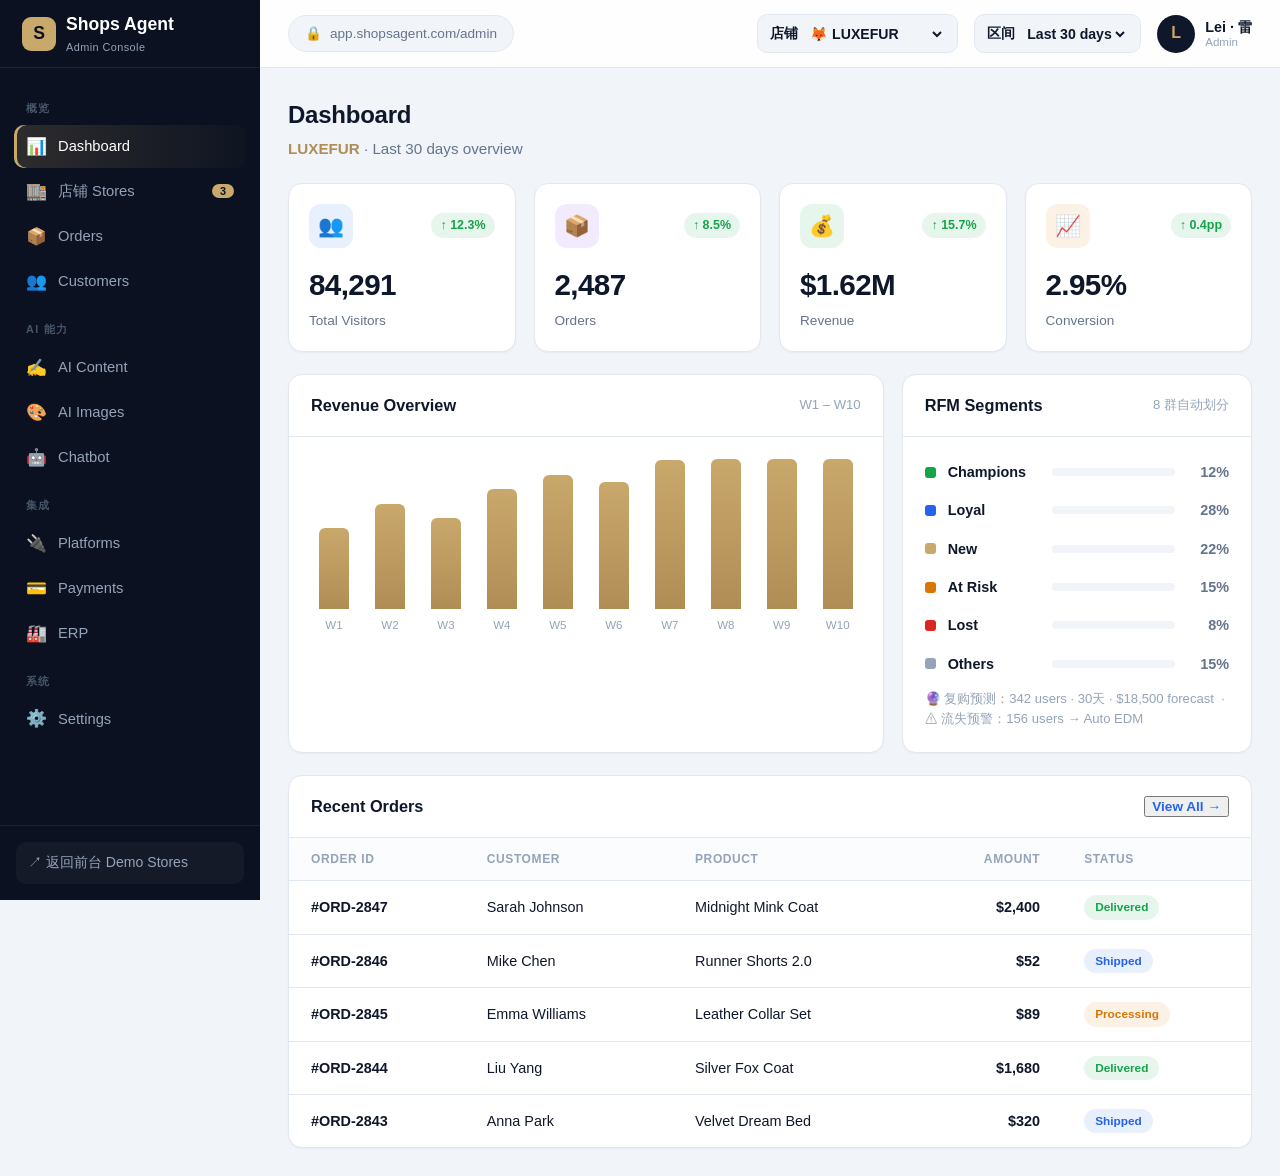
==== admin/index.html @ 84f689a1 "feat: 新增 TailAdmin 风格后台，落地页挂到店铺前端预览 - admin/ 单页后台：Dashboard/店铺/订单/客户/AI内容/AI修图/Chatbot/平台/支付/ERP/设置 " ====
<!DOCTYPE html>
<html lang="zh-CN">
<head>
  <meta charset="UTF-8">
  <meta name="viewport" content="width=device-width, initial-scale=1.0">
  <title>Shops Agent · Admin Dashboard</title>
  <meta name="description" content="Shops Agent 后台 —— 订单管理、用户分析、AI 内容、修图工具、Chatbot、平台/支付/ERP 对接，一个后台管全部。">
  <link rel="stylesheet" href="assets/css/admin.css">
</head>
<body>
  <div class="layout">
    <!-- ===================== Sidebar ===================== -->
    <aside class="sidebar" id="sidebar">
      <div class="sidebar-brand">
        <span class="logo-icon">S</span>
        <span>Shops Agent<small>Admin Console</small></span>
      </div>
      <nav class="sidebar-nav" id="sidebarNav">
        <p class="nav-group-label">概览</p>
        <button class="nav-item is-active" data-target="dashboard"><span class="nav-ico">📊</span> Dashboard</button>
        <button class="nav-item" data-target="stores"><span class="nav-ico">🏬</span> 店铺 Stores <span class="nav-badge">3</span></button>
        <button class="nav-item" data-target="orders"><span class="nav-ico">📦</span> Orders</button>
        <button class="nav-item" data-target="customers"><span class="nav-ico">👥</span> Customers</button>

        <p class="nav-group-label">AI 能力</p>
        <button class="nav-item" data-target="ai-content"><span class="nav-ico">✍️</span> AI Content</button>
        <button class="nav-item" data-target="ai-images"><span class="nav-ico">🎨</span> AI Images</button>
        <button class="nav-item" data-target="chatbot"><span class="nav-ico">🤖</span> Chatbot</button>

        <p class="nav-group-label">集成</p>
        <button class="nav-item" data-target="platforms"><span class="nav-ico">🔌</span> Platforms</button>
        <button class="nav-item" data-target="payments"><span class="nav-ico">💳</span> Payments</button>
        <button class="nav-item" data-target="erp"><span class="nav-ico">🏭</span> ERP</button>

        <p class="nav-group-label">系统</p>
        <button class="nav-item" data-target="settings"><span class="nav-ico">⚙️</span> Settings</button>
      </nav>
      <div class="sidebar-foot">
        <a href="/stores">↗ 返回前台 Demo Stores</a>
      </div>
    </aside>
    <div class="sidebar-backdrop" id="sidebarBackdrop"></div>

    <!-- ===================== Main ===================== -->
    <div class="main">
      <header class="topbar">
        <button class="menu-btn" id="menuBtn" aria-label="菜单"><span></span><span></span><span></span></button>
        <span class="topbar-url"><span class="lock">🔒</span> app.shopsagent.com/admin</span>
        <span class="topbar-spacer"></span>
        <div class="store-switcher">
          <span class="lbl">店铺</span>
          <select id="storeSelect" aria-label="切换店铺">
            <option value="fur" selected>🦊 LUXEFUR</option>
            <option value="pet">🐾 PAWMAISON</option>
            <option value="sport">🏃 CUPID SPORT</option>
          </select>
        </div>
        <div class="range-switcher">
          <span class="lbl">区间</span>
          <select aria-label="时间区间">
            <option>Last 30 days</option>
            <option>Last 7 days</option>
            <option>Last 90 days</option>
          </select>
        </div>
        <div class="topbar-user">
          <span class="avatar">L</span>
          <span class="who"><strong>Lei · 雷</strong><small>Admin</small></span>
        </div>
      </header>

      <main class="content">

        <!-- ============ Dashboard ============ -->
        <section class="page is-active" id="page-dashboard">
          <div class="page-head">
            <h1>Dashboard</h1>
            <p><span class="ctx" id="ctxStore">LUXEFUR</span> · Last 30 days overview</p>
          </div>

          <div class="kpi-grid">
            <div class="kpi">
              <div class="kpi-top"><span class="kpi-ico i-blue">👥</span><span class="kpi-delta up">↑ 12.3%</span></div>
              <div class="kpi-value" data-kpi="visitors">84,291</div>
              <div class="kpi-label">Total Visitors</div>
            </div>
            <div class="kpi">
              <div class="kpi-top"><span class="kpi-ico i-violet">📦</span><span class="kpi-delta up">↑ 8.5%</span></div>
              <div class="kpi-value" data-kpi="orders">2,487</div>
              <div class="kpi-label">Orders</div>
            </div>
            <div class="kpi">
              <div class="kpi-top"><span class="kpi-ico i-green">💰</span><span class="kpi-delta up">↑ 15.7%</span></div>
              <div class="kpi-value" data-kpi="revenue">$1.62M</div>
              <div class="kpi-label">Revenue</div>
            </div>
            <div class="kpi">
              <div class="kpi-top"><span class="kpi-ico i-amber">📈</span><span class="kpi-delta up">↑ 0.4pp</span></div>
              <div class="kpi-value" data-kpi="cvr">2.95%</div>
              <div class="kpi-label">Conversion</div>
            </div>
          </div>

          <div class="grid-2">
            <div class="card">
              <div class="card-head"><h3>Revenue Overview</h3><span class="sub">W1 – W10</span></div>
              <div class="chart" id="revChart"></div>
            </div>
            <div class="card">
              <div class="card-head"><h3>RFM Segments</h3><span class="sub">8 群自动划分</span></div>
              <div class="rfm-list">
                <div class="rfm-row"><span class="rfm-dot" style="background:#16a34a"></span><span class="rfm-name">Champions</span><span class="rfm-track"><span class="rfm-fill" style="width:12%;background:#16a34a"></span></span><span class="rfm-pct">12%</span></div>
                <div class="rfm-row"><span class="rfm-dot" style="background:#2563eb"></span><span class="rfm-name">Loyal</span><span class="rfm-track"><span class="rfm-fill" style="width:28%;background:#2563eb"></span></span><span class="rfm-pct">28%</span></div>
                <div class="rfm-row"><span class="rfm-dot" style="background:#c9a86c"></span><span class="rfm-name">New</span><span class="rfm-track"><span class="rfm-fill" style="width:22%;background:#c9a86c"></span></span><span class="rfm-pct">22%</span></div>
                <div class="rfm-row"><span class="rfm-dot" style="background:#d97706"></span><span class="rfm-name">At Risk</span><span class="rfm-track"><span class="rfm-fill" style="width:15%;background:#d97706"></span></span><span class="rfm-pct">15%</span></div>
                <div class="rfm-row"><span class="rfm-dot" style="background:#dc2626"></span><span class="rfm-name">Lost</span><span class="rfm-track"><span class="rfm-fill" style="width:8%;background:#dc2626"></span></span><span class="rfm-pct">8%</span></div>
                <div class="rfm-row"><span class="rfm-dot" style="background:#94a3b8"></span><span class="rfm-name">Others</span><span class="rfm-track"><span class="rfm-fill" style="width:15%;background:#94a3b8"></span></span><span class="rfm-pct">15%</span></div>
                <p class="note">🔮 复购预测：342 users · 30天 · $18,500 forecast &nbsp;·&nbsp; ⚠ 流失预警：156 users → Auto EDM</p>
              </div>
            </div>
          </div>

          <div class="card">
            <div class="card-head"><h3>Recent Orders</h3><button class="link" data-target="orders">View All →</button></div>
            <div class="table-wrap">
              <table class="tbl">
                <thead><tr><th>Order ID</th><th>Customer</th><th>Product</th><th class="right">Amount</th><th>Status</th></tr></thead>
                <tbody>
                  <tr><td class="mono">#ORD-2847</td><td>Sarah Johnson</td><td>Midnight Mink Coat</td><td class="right mono">$2,400</td><td><span class="tag delivered">Delivered</span></td></tr>
                  <tr><td class="mono">#ORD-2846</td><td>Mike Chen</td><td>Runner Shorts 2.0</td><td class="right mono">$52</td><td><span class="tag shipped">Shipped</span></td></tr>
                  <tr><td class="mono">#ORD-2845</td><td>Emma Williams</td><td>Leather Collar Set</td><td class="right mono">$89</td><td><span class="tag processing">Processing</span></td></tr>
                  <tr><td class="mono">#ORD-2844</td><td>Liu Yang</td><td>Silver Fox Coat</td><td class="right mono">$1,680</td><td><span class="tag delivered">Delivered</span></td></tr>
                  <tr><td class="mono">#ORD-2843</td><td>Anna Park</td><td>Velvet Dream Bed</td><td class="right mono">$320</td><td><span class="tag shipped">Shipped</span></td></tr>
                </tbody>
              </table>
            </div>
          </div>
        </section>

        <!-- ============ Stores · 前端预览中心 ============ -->
        <section class="page" id="page-stores">
          <div class="page-head">
            <h1>店铺 Stores</h1>
            <p>一套 Shops Agent，三个垂直品类。点击「前端预览」查看店铺落地页。</p>
          </div>
          <div class="store-grid">
            <article class="store-tile">
              <div class="store-preview pv-fur">
                <span class="store-state live">● 已上线</span>
                <span class="pv-emoji">🦊</span>
                <span class="pv-brand">LUXEFUR</span>
              </div>
              <div class="store-body">
                <h3>高端皮草</h3>
                <p class="meta">海宁皮革城 · 一件代发 · 客单价 $600–2,000 · DHL 3–5 天 · 覆盖 US/EU/JP/中东。Shopify 首选 · 皮草保养知识库 Chatbot · AI 场景替换（雪天）。</p>
                <div class="store-actions">
                  <a class="btn btn-primary" href="/fur-expo" target="_blank" rel="noopener">↗ 前端预览</a>
                  <button class="btn btn-ghost" data-store-jump="fur">查看数据</button>
                </div>
              </div>
            </article>

            <article class="store-tile">
              <div class="store-preview pv-pet">
                <span class="store-state soon">即将上线</span>
                <span class="pv-emoji">🐾</span>
                <span class="pv-brand">PAWMAISON</span>
              </div>
              <div class="store-body">
                <h3>高端宠物用品</h3>
                <p class="meta">义乌宠物产业带 · OEM · 客单价 $45–320 · UPS 5–8 天 · 覆盖 US/EU/JP。Shopify + BigCommerce · 宠物品种适配 Chatbot · AI 场景替换（家居）。</p>
                <div class="store-actions">
                  <span class="btn btn-disabled">落地页生成中…</span>
                  <button class="btn btn-ghost" data-store-jump="pet">查看数据</button>
                </div>
              </div>
            </article>

            <article class="store-tile">
              <div class="store-preview pv-sport">
                <span class="store-state soon">即将上线</span>
                <span class="pv-emoji">🏃</span>
                <span class="pv-brand">CUPID SPORT</span>
              </div>
              <div class="store-body">
                <h3>男士运动短裤</h3>
                <p class="meta">柯桥面料产业带 · OEM · 客单价 $38–52 · USPS 5–8 天 · 覆盖 US/AU/UK/SEA。Shopify + Amazon + Temu · 运动场景推荐 Chatbot · AI 场景替换（健身房）。</p>
                <div class="store-actions">
                  <span class="btn btn-disabled">落地页生成中…</span>
                  <button class="btn btn-ghost" data-store-jump="sport">查看数据</button>
                </div>
              </div>
            </article>
          </div>
        </section>

        <!-- ============ Orders ============ -->
        <section class="page" id="page-orders">
          <div class="page-head"><h1>Orders</h1><p>订单自动同步 ERP，库存实时更新。</p></div>
          <div class="kpi-grid">
            <div class="kpi"><div class="kpi-top"><span class="kpi-ico i-violet">📦</span></div><div class="kpi-value">2,487</div><div class="kpi-label">30 天订单</div></div>
            <div class="kpi"><div class="kpi-top"><span class="kpi-ico i-amber">⏳</span></div><div class="kpi-value">38</div><div class="kpi-label">待处理</div></div>
            <div class="kpi"><div class="kpi-top"><span class="kpi-ico i-blue">🚚</span></div><div class="kpi-value">214</div><div class="kpi-label">运输中</div></div>
            <div class="kpi"><div class="kpi-top"><span class="kpi-ico i-green">✅</span></div><div class="kpi-value">2,221</div><div class="kpi-label">已签收</div></div>
          </div>
          <div class="card">
            <div class="card-head"><h3>全部订单</h3><span class="sub">同步自 店小秘 ERP</span></div>
            <div class="table-wrap">
              <table class="tbl">
                <thead><tr><th>Order ID</th><th>Customer</th><th>Product</th><th>Platform</th><th class="right">Amount</th><th>Status</th></tr></thead>
                <tbody>
                  <tr><td class="mono">#ORD-2847</td><td>Sarah Johnson</td><td>Midnight Mink Coat</td><td>Shopify</td><td class="right mono">$2,400</td><td><span class="tag delivered">Delivered</span></td></tr>
                  <tr><td class="mono">#ORD-2846</td><td>Mike Chen</td><td>Runner Shorts 2.0</td><td>Amazon</td><td class="right mono">$52</td><td><span class="tag shipped">Shipped</span></td></tr>
                  <tr><td class="mono">#ORD-2845</td><td>Emma Williams</td><td>Leather Collar Set</td><td>BigCommerce</td><td class="right mono">$89</td><td><span class="tag processing">Processing</span></td></tr>
                  <tr><td class="mono">#ORD-2844</td><td>Liu Yang</td><td>Silver Fox Coat</td><td>Shopify</td><td class="right mono">$1,680</td><td><span class="tag delivered">Delivered</span></td></tr>
                  <tr><td class="mono">#ORD-2843</td><td>Anna Park</td><td>Velvet Dream Bed</td><td>Shopify</td><td class="right mono">$320</td><td><span class="tag shipped">Shipped</span></td></tr>
                  <tr><td class="mono">#ORD-2842</td><td>Tom Becker</td><td>Compression Short</td><td>Temu</td><td class="right mono">$38</td><td><span class="tag refunded">Refunded</span></td></tr>
                  <tr><td class="mono">#ORD-2841</td><td>Yuki Tanaka</td><td>Shearling Jacket</td><td>Shopify</td><td class="right mono">$890</td><td><span class="tag processing">Processing</span></td></tr>
                </tbody>
              </table>
            </div>
          </div>
        </section>

        <!-- ============ Customers ============ -->
        <section class="page" id="page-customers">
          <div class="page-head"><h1>Customers</h1><p>3KB SDK 自动采集 → RFM 分层 · 复购预测 · 流失预警 · NL 圈人选包。</p></div>
          <div class="grid-4">
            <div class="kpi"><div class="kpi-top"><span class="kpi-ico i-blue">👥</span></div><div class="kpi-value">61,402</div><div class="kpi-label">总客户</div></div>
            <div class="kpi"><div class="kpi-top"><span class="kpi-ico i-green">🏆</span></div><div class="kpi-value">12%</div><div class="kpi-label">Champions</div></div>
            <div class="kpi"><div class="kpi-top"><span class="kpi-ico i-violet">🔮</span></div><div class="kpi-value">342</div><div class="kpi-label">30天复购预测</div></div>
            <div class="kpi"><div class="kpi-top"><span class="kpi-ico i-amber">⚠️</span></div><div class="kpi-value">156</div><div class="kpi-label">流失预警</div></div>
          </div>
          <div class="card card-pad" style="margin-bottom:18px">
            <h3 style="margin-bottom:6px">🎯 NL 圈人选包</h3>
            <p class="note" style="margin-top:0">自然语言圈选受众，一键导出到 Meta / Google 广告。</p>
            <div style="display:flex;gap:10px;margin-top:14px;flex-wrap:wrap">
              <input style="flex:1;min-width:240px;padding:11px 14px;border:1px solid var(--color-border);border-radius:10px;font:inherit" value="过去30天买过2次以上，但最近7天没访问的用户" readonly>
              <button class="btn btn-primary">圈选 → 1,203 users</button>
            </div>
          </div>
          <div class="card">
            <div class="card-head"><h3>客户列表</h3><span class="sub">按 RFM 分层</span></div>
            <div class="table-wrap">
              <table class="tbl">
                <thead><tr><th>客户</th><th>分层</th><th class="right">订单数</th><th class="right">LTV</th><th class="right">复购概率</th></tr></thead>
                <tbody>
                  <tr><td>Sarah Johnson</td><td><span class="tag delivered">Champions</span></td><td class="right mono">9</td><td class="right mono">$7,420</td><td class="right mono">88%</td></tr>
                  <tr><td>Yuki Tanaka</td><td><span class="tag shipped">Loyal</span></td><td class="right mono">5</td><td class="right mono">$3,120</td><td class="right mono">71%</td></tr>
                  <tr><td>Anna Park</td><td><span class="tag neutral">New</span></td><td class="right mono">1</td><td class="right mono">$320</td><td class="right mono">34%</td></tr>
                  <tr><td>Tom Becker</td><td><span class="tag processing">At Risk</span></td><td class="right mono">3</td><td class="right mono">$520</td><td class="right mono">22%</td></tr>
                  <tr><td>David Müller</td><td><span class="tag refunded">Lost</span></td><td class="right mono">2</td><td class="right mono">$410</td><td class="right mono">7%</td></tr>
                </tbody>
              </table>
            </div>
          </div>
        </section>

        <!-- ============ AI Content ============ -->
        <section class="page" id="page-ai-content">
          <div class="page-head"><h1>AI Content</h1><p>产品描述、SEO 博文、社媒文案、EDM 邮件全由 AI 生成 · 支持 8 国语言 · DeepSeek API。</p></div>
          <div class="grid-2-even">
            <div class="feature"><div class="f-ico">📝</div><div><h4>产品描述</h4><p>输入品类 + 材质 → SEO 优化英文描述（8 国语言），结果优先 · 技术作证据。</p></div></div>
            <div class="feature"><div class="f-ico">📰</div><div><h4>SEO 博文</h4><p>输入关键词 → 1500 字博文（冬季穿搭 / 宠物养护 / 运动穿搭）。</p></div></div>
            <div class="feature"><div class="f-ico">📱</div><div><h4>社媒文案</h4><p>Instagram / TikTok / Pinterest 文案 + Hashtag 推荐。</p></div></div>
            <div class="feature"><div class="f-ico">📧</div><div><h4>EDM 邮件</h4><p>弃购挽回 / 新品推荐 / 节日促销 / 生日关怀模板。</p></div></div>
          </div>
          <div class="card card-pad">
            <h3 style="margin-bottom:10px">✍️ 生成产品描述</h3>
            <div class="grid-3" style="margin-bottom:14px">
              <input style="padding:11px 14px;border:1px solid var(--color-border);border-radius:10px;font:inherit" value="品类：Mink Fur Coat" readonly>
              <input style="padding:11px 14px;border:1px solid var(--color-border);border-radius:10px;font:inherit" value="材质：Saga Mink" readonly>
              <select style="padding:11px 14px;border:1px solid var(--color-border);border-radius:10px;font:inherit"><option>English</option><option>日本語</option><option>Deutsch</option></select>
            </div>
            <button class="btn btn-primary">⚡ 一键生成</button>
            <p class="note">成本极低（DeepSeek API）· $5–15/月</p>
          </div>
        </section>

        <!-- ============ AI Images ============ -->
        <section class="page" id="page-ai-images">
          <div class="page-head"><h1>AI Images</h1><p>上传手机拍的照片 → AI 去背景、增强画质、生成场景图和视频 · 比人工摄影省 90%。</p></div>
          <div class="grid-4">
            <div class="feature"><div class="f-ico">🖼</div><div><h4>背景去除</h4><p>一键去背景 → 替换场景（雪天 / 咖啡厅 / 健身房）。</p></div></div>
            <div class="feature"><div class="f-ico">✨</div><div><h4>画质增强</h4><p>手机拍摄 → AI 超分到 4K 电商级画质。</p></div></div>
            <div class="feature"><div class="f-ico">📦</div><div><h4>批量处理</h4><p>100 张图统一白底 + 尺寸 + 格式。</p></div></div>
            <div class="feature"><div class="f-ico">🎬</div><div><h4>视频生成</h4><p>静态产品图 → 3 秒动态展示（TikTok 素材）。</p></div></div>
          </div>
          <div class="card card-pad">
            <h3>🎨 场景替换</h3>
            <p class="note" style="margin-top:6px">当前店铺默认场景：<strong>雪天</strong>（皮草）。每张图 $0.02–0.10。</p>
            <div style="display:flex;gap:10px;margin-top:14px;flex-wrap:wrap">
              <button class="btn btn-ghost">❄️ 雪天</button>
              <button class="btn btn-ghost">☕ 咖啡厅</button>
              <button class="btn btn-ghost">🏠 家居</button>
              <button class="btn btn-ghost">💪 健身房</button>
              <button class="btn btn-primary">上传并处理</button>
            </div>
          </div>
        </section>

        <!-- ============ Chatbot ============ -->
        <section class="page" id="page-chatbot">
          <div class="page-head"><h1>Chatbot</h1><p>多智能体 Chatbot 7×24 在线客服 · 路由器 → 意图识别 → 分派 Agent · DeepSeek。</p></div>
          <div class="card" style="margin-bottom:18px">
            <div class="card-head"><h3>Agent 路由</h3><span class="sub">4-Agent 多智能体</span></div>
            <div class="flow">
              <span class="node hl">🤖 路由器</span><span class="arrow">→</span>
              <span class="node">意图识别</span><span class="arrow">→</span>
              <span class="node">🛍 产品推荐</span>
              <span class="node">📦 订单查询</span>
              <span class="node">🔧 售后 RMA</span>
              <span class="node">💬 通用 FAQ</span>
            </div>
          </div>
          <div class="grid-2-even">
            <div class="feature"><div class="f-ico">🛍</div><div><h4>产品推荐 Agent</h4><p>推荐商品 + 尺码 + 搭配。</p></div></div>
            <div class="feature"><div class="f-ico">📦</div><div><h4>订单查询 Agent</h4><p>物流 / 改址 / 退款。</p></div></div>
            <div class="feature"><div class="f-ico">🔧</div><div><h4>售后 Agent</h4><p>退换货流程 + RMA。</p></div></div>
            <div class="feature"><div class="f-ico">💬</div><div><h4>通用 Agent</h4><p>FAQ + 多语言（中 / 英 / 日 / 韩）。</p></div></div>
          </div>
          <p class="note">本店知识库：皮草保养知识库 · 成本 $0.01–0.05 / 会话</p>
        </section>

        <!-- ============ Platforms ============ -->
        <section class="page" id="page-platforms">
          <div class="page-head"><h1>Platforms</h1><p>一键对接 7 大海外主流电商平台 · 独立站 + 平台电商 + 全托管。</p></div>
          <div class="card">
            <div class="card-head"><h3>平台连接状态</h3><span class="sub">本店 · LUXEFUR</span></div>
            <div class="table-wrap">
              <table class="tbl">
                <thead><tr><th>平台</th><th>类型</th><th>适合品类</th><th>推荐</th><th>状态</th></tr></thead>
                <tbody>
                  <tr><td>🛒 Shopify</td><td>独立站 SaaS</td><td>全品类</td><td>⭐⭐⭐⭐⭐</td><td><span class="dot on"></span>已连接</td></tr>
                  <tr><td>📦 Amazon</td><td>平台电商</td><td>运动短裤（标品）</td><td>⭐⭐⭐⭐</td><td><span class="dot on"></span>已连接</td></tr>
                  <tr><td>📊 BigCommerce</td><td>SaaS</td><td>高端宠物 B2B+SEO</td><td>⭐⭐⭐</td><td><span class="dot warn"></span>待配置</td></tr>
                  <tr><td>⚡ Temu</td><td>全托管</td><td>运动短裤（走量）</td><td>⭐⭐⭐</td><td><span class="dot off"></span>未连接</td></tr>
                  <tr><td>🔌 WooCommerce</td><td>开源插件</td><td>全品类</td><td>⭐⭐⭐</td><td><span class="dot off"></span>未连接</td></tr>
                  <tr><td>🛍 eBay</td><td>平台电商</td><td>标品</td><td>⭐⭐</td><td><span class="dot off"></span>未连接</td></tr>
                  <tr><td>🏢 Magento</td><td>企业级</td><td>大体量</td><td>⭐⭐</td><td><span class="dot off"></span>未连接</td></tr>
                </tbody>
              </table>
            </div>
          </div>
        </section>

        <!-- ============ Payments ============ -->
        <section class="page" id="page-payments">
          <div class="page-head"><h1>Payments</h1><p>6 种支付通道 · 美元 → 人民币全自动 · Shopify Payments 收单 → Stripe 结算 → 万里汇提现，T+3 到账。</p></div>
          <div class="flow card" style="margin-bottom:18px">
            <span class="node hl">买家付款<br><small>USD/EUR/GBP</small></span><span class="arrow">→</span>
            <span class="node">收单<br><small>Stripe 2.9%</small></span><span class="arrow">→</span>
            <span class="node">美元账户<br><small>万里汇 0.3%</small></span><span class="arrow">→</span>
            <span class="node">国内到账<br><small>CNY · 当日</small></span>
          </div>
          <div class="card">
            <div class="card-head"><h3>支付通道</h3></div>
            <div class="table-wrap">
              <table class="tbl">
                <thead><tr><th>通道</th><th>费率</th><th>覆盖市场</th><th>结算</th><th>状态</th></tr></thead>
                <tbody>
                  <tr><td>Stripe (Shopify Payments)</td><td>2.9% + $0.30</td><td>US/UK/EU/CA/AU/JP/SG</td><td>T+2</td><td><span class="dot on"></span>已开通</td></tr>
                  <tr><td>PayPal Checkout</td><td>3.49% + $0.49</td><td>全球 200+ 市场</td><td>T+1</td><td><span class="dot on"></span>已开通</td></tr>
                  <tr><td>万里汇 (WorldFirst)</td><td>0.3% 封顶 $30</td><td>提现回国</td><td>当日</td><td><span class="dot on"></span>已开通</td></tr>
                  <tr><td>连连支付</td><td>0.7%</td><td>中国大陆 + 香港</td><td>T+1</td><td><span class="dot off"></span>备选</td></tr>
                </tbody>
              </table>
            </div>
          </div>
        </section>

        <!-- ============ ERP ============ -->
        <section class="page" id="page-erp">
          <div class="page-head"><h1>ERP</h1><p>内置 Webhook 引擎 · 订单自动同步 · 库存实时更新 · 店小秘 / 马帮 / 易仓 / 领星即插即用。</p></div>
          <div class="card">
            <div class="card-head"><h3>ERP 对接</h3><span class="sub">Webhook 自动同步</span></div>
            <div class="table-wrap">
              <table class="tbl">
                <thead><tr><th>ERP</th><th>擅长</th><th>月费</th><th>状态</th></tr></thead>
                <tbody>
                  <tr><td>店小秘</td><td>多平台订单 + 1688 货源</td><td>免费 – $99</td><td><span class="dot on"></span>已连接</td></tr>
                  <tr><td>马帮 ERP</td><td>供应链 + WMS + 财务</td><td>$50 – $500</td><td><span class="dot off"></span>未连接</td></tr>
                  <tr><td>易仓 ERP</td><td>海外仓 + 库存同步</td><td>$99 – $999</td><td><span class="dot off"></span>未连接</td></tr>
                  <tr><td>领星 ERP</td><td>Amazon 精细化运营</td><td>$30 – $300</td><td><span class="dot off"></span>未连接</td></tr>
                </tbody>
              </table>
            </div>
          </div>
        </section>

        <!-- ============ Settings ============ -->
        <section class="page" id="page-settings">
          <div class="page-head"><h1>Settings</h1><p>店铺基础配置 · 供应链与品牌信息。</p></div>
          <div class="card card-pad">
            <div class="form-row"><label>店铺名称<span class="hint">显示在前台与后台</span></label><input value="LUXEFUR" readonly></div>
            <div class="form-row"><label>行业垂类</label><select><option>🦊 高端皮草</option><option>🐾 高端宠物用品</option><option>🏃 男士运动短裤</option></select></div>
            <div class="form-row"><label>供应链产业带</label><input value="海宁皮革城 · 一件代发" readonly></div>
            <div class="form-row"><label>结算货币</label><select><option>USD</option><option>EUR</option><option>GBP</option></select></div>
            <div class="form-row"><label>落地页域名<span class="hint">前端预览地址</span></label><input value="luxefur.com" readonly></div>
            <div class="form-row"><label></label><div><button class="btn btn-primary">保存设置</button></div></div>
          </div>
        </section>

      </main>
    </div>
  </div>

  <script src="assets/js/admin.js"></script>
</body>
</html>
---- admin/assets/css/admin.css ----
/* ============================================================
   Shops Agent · Admin Dashboard (TailAdmin-style)
   一份代码 · 三个垂直 · 八大模块
   ============================================================ */

:root {
  --color-bg: #f1f5f9;
  --color-surface: #ffffff;
  --color-text: #0f172a;
  --color-text-secondary: #64748b;
  --color-text-muted: #94a3b8;
  --color-primary: #0f172a;
  --color-accent: #c9a86c;
  --color-accent-dark: #b08d55;
  --color-border: #e2e8f0;
  --color-sidebar: #0b1120;
  --color-sidebar-hover: #1e293b;
  --color-sidebar-text: #94a3b8;

  --green: #16a34a;
  --green-bg: rgba(22, 163, 74, 0.1);
  --blue: #2563eb;
  --blue-bg: rgba(37, 99, 235, 0.1);
  --amber: #d97706;
  --amber-bg: rgba(217, 119, 6, 0.1);
  --red: #dc2626;
  --red-bg: rgba(220, 38, 38, 0.1);
  --violet: #7c3aed;
  --violet-bg: rgba(124, 58, 237, 0.1);

  --radius: 14px;
  --radius-sm: 10px;
  --shadow-sm: 0 1px 2px rgba(15, 23, 42, 0.04);
  --shadow-md: 0 4px 16px rgba(15, 23, 42, 0.08);

  --sidebar-w: 260px;
  --topbar-h: 68px;
}

* { box-sizing: border-box; }

html { font-size: 16px; }

body {
  margin: 0;
  font-family: -apple-system, BlinkMacSystemFont, "Segoe UI", Roboto, "Helvetica Neue", Arial, "PingFang SC", "Microsoft YaHei", sans-serif;
  background: var(--color-bg);
  color: var(--color-text);
  line-height: 1.55;
  -webkit-font-smoothing: antialiased;
}

a { color: inherit; text-decoration: none; }
ul { margin: 0; padding: 0; list-style: none; }
h1, h2, h3, h4, p { margin: 0; }
button { font-family: inherit; cursor: pointer; }

/* ===================== Layout shell ===================== */
.layout {
  display: flex;
  min-height: 100vh;
}

/* ===================== Sidebar ===================== */
.sidebar {
  width: var(--sidebar-w);
  flex-shrink: 0;
  background: var(--color-sidebar);
  color: #fff;
  display: flex;
  flex-direction: column;
  position: fixed;
  inset: 0 auto 0 0;
  z-index: 40;
  transition: transform 0.25s ease;
}

.sidebar-brand {
  display: flex;
  align-items: center;
  gap: 10px;
  height: var(--topbar-h);
  padding: 0 22px;
  font-weight: 700;
  font-size: 1.1rem;
  border-bottom: 1px solid rgba(255, 255, 255, 0.07);
}

.sidebar-brand .logo-icon {
  display: flex;
  align-items: center;
  justify-content: center;
  width: 34px;
  height: 34px;
  background: var(--color-accent);
  color: #0b1120;
  border-radius: 9px;
  font-weight: 800;
}

.sidebar-brand small {
  display: block;
  font-size: 0.68rem;
  font-weight: 500;
  color: var(--color-sidebar-text);
  letter-spacing: 0.04em;
}

.sidebar-nav {
  flex: 1;
  overflow-y: auto;
  padding: 16px 14px 24px;
}

.nav-group-label {
  padding: 16px 12px 8px;
  font-size: 0.68rem;
  font-weight: 600;
  letter-spacing: 0.12em;
  text-transform: uppercase;
  color: #475569;
}

.nav-item {
  display: flex;
  align-items: center;
  gap: 12px;
  width: 100%;
  padding: 11px 12px;
  margin-bottom: 2px;
  border: none;
  background: none;
  color: var(--color-sidebar-text);
  font-size: 0.92rem;
  font-weight: 500;
  border-radius: var(--radius-sm);
  text-align: left;
  transition: background 0.15s, color 0.15s;
}

.nav-item .nav-ico { width: 20px; text-align: center; font-size: 1.05rem; }

.nav-item:hover {
  background: var(--color-sidebar-hover);
  color: #fff;
}

.nav-item.is-active {
  background: linear-gradient(90deg, rgba(201, 168, 108, 0.18), rgba(201, 168, 108, 0.02));
  color: #fff;
  box-shadow: inset 3px 0 0 var(--color-accent);
}

.nav-badge {
  margin-left: auto;
  font-size: 0.68rem;
  font-weight: 700;
  padding: 1px 8px;
  border-radius: 999px;
  background: var(--color-accent);
  color: #0b1120;
}

.sidebar-foot {
  padding: 16px;
  border-top: 1px solid rgba(255, 255, 255, 0.07);
}

.sidebar-foot a {
  display: flex;
  align-items: center;
  gap: 8px;
  padding: 10px 12px;
  border-radius: var(--radius-sm);
  font-size: 0.88rem;
  color: var(--color-sidebar-text);
  background: rgba(255, 255, 255, 0.04);
}

.sidebar-foot a:hover { color: #fff; background: var(--color-sidebar-hover); }

/* ===================== Main column ===================== */
.main {
  flex: 1;
  margin-left: var(--sidebar-w);
  min-width: 0;
}

/* Topbar */
.topbar {
  position: sticky;
  top: 0;
  z-index: 30;
  height: var(--topbar-h);
  display: flex;
  align-items: center;
  gap: 16px;
  padding: 0 28px;
  background: rgba(255, 255, 255, 0.9);
  backdrop-filter: blur(10px);
  border-bottom: 1px solid var(--color-border);
}

.menu-btn {
  display: none;
  flex-direction: column;
  gap: 4px;
  background: none;
  border: none;
  padding: 6px;
}
.menu-btn span { display: block; width: 22px; height: 2px; background: var(--color-primary); border-radius: 2px; }

.topbar-url {
  display: flex;
  align-items: center;
  gap: 8px;
  font-size: 0.85rem;
  color: var(--color-text-secondary);
  background: var(--color-bg);
  border: 1px solid var(--color-border);
  border-radius: 999px;
  padding: 7px 16px;
}
.topbar-url .lock { color: var(--green); }

.topbar-spacer { flex: 1; }

.store-switcher,
.range-switcher {
  display: flex;
  align-items: center;
  gap: 8px;
  background: var(--color-bg);
  border: 1px solid var(--color-border);
  border-radius: var(--radius-sm);
  padding: 8px 12px;
  font-size: 0.88rem;
  font-weight: 600;
  color: var(--color-text);
}

.store-switcher select,
.range-switcher select {
  border: none;
  background: none;
  font: inherit;
  color: inherit;
  font-weight: 600;
  outline: none;
}

.topbar-user {
  display: flex;
  align-items: center;
  gap: 10px;
}
.avatar {
  width: 38px;
  height: 38px;
  border-radius: 50%;
  background: var(--color-primary);
  color: var(--color-accent);
  display: flex;
  align-items: center;
  justify-content: center;
  font-weight: 700;
}
.topbar-user .who { line-height: 1.2; }
.topbar-user .who strong { font-size: 0.9rem; }
.topbar-user .who small { display: block; font-size: 0.72rem; color: var(--color-text-muted); }

/* ===================== Content ===================== */
.content { padding: 28px; max-width: 1320px; }

.page { display: none; }
.page.is-active { display: block; animation: fade 0.25s ease; }
@keyframes fade { from { opacity: 0; transform: translateY(6px); } to { opacity: 1; transform: none; } }

.page-head { margin-bottom: 22px; }
.page-head h1 { font-size: 1.5rem; font-weight: 800; letter-spacing: -0.01em; }
.page-head p { color: var(--color-text-secondary); margin-top: 4px; font-size: 0.95rem; }
.page-head .ctx { color: var(--color-accent-dark); font-weight: 600; }

/* ===================== Cards / generic ===================== */
.card {
  background: var(--color-surface);
  border: 1px solid var(--color-border);
  border-radius: var(--radius);
  box-shadow: var(--shadow-sm);
}
.card-pad { padding: 22px; }

.card-head {
  display: flex;
  align-items: center;
  justify-content: space-between;
  padding: 18px 22px;
  border-bottom: 1px solid var(--color-border);
}
.card-head h3 { font-size: 1.02rem; font-weight: 700; }
.card-head .link { font-size: 0.85rem; color: var(--blue); font-weight: 600; }
.card-head .sub { font-size: 0.82rem; color: var(--color-text-muted); }

/* KPI grid */
.kpi-grid {
  display: grid;
  grid-template-columns: repeat(4, 1fr);
  gap: 18px;
  margin-bottom: 22px;
}
.kpi {
  background: var(--color-surface);
  border: 1px solid var(--color-border);
  border-radius: var(--radius);
  padding: 20px;
  box-shadow: var(--shadow-sm);
}
.kpi-top { display: flex; align-items: center; justify-content: space-between; margin-bottom: 14px; }
.kpi-ico {
  width: 44px; height: 44px;
  border-radius: 12px;
  display: flex; align-items: center; justify-content: center;
  font-size: 1.3rem;
}
.kpi-ico.i-blue { background: var(--blue-bg); }
.kpi-ico.i-green { background: var(--green-bg); }
.kpi-ico.i-amber { background: var(--amber-bg); }
.kpi-ico.i-violet { background: var(--violet-bg); }
.kpi-delta { font-size: 0.78rem; font-weight: 700; padding: 3px 9px; border-radius: 999px; }
.kpi-delta.up { color: var(--green); background: var(--green-bg); }
.kpi-delta.down { color: var(--red); background: var(--red-bg); }
.kpi-value { font-size: 1.85rem; font-weight: 800; letter-spacing: -0.02em; }
.kpi-label { font-size: 0.85rem; color: var(--color-text-secondary); margin-top: 2px; }

/* layout grids */
.grid-2 { display: grid; grid-template-columns: 1.7fr 1fr; gap: 18px; margin-bottom: 22px; }
.grid-2-even { display: grid; grid-template-columns: 1fr 1fr; gap: 18px; margin-bottom: 22px; }
.grid-3 { display: grid; grid-template-columns: repeat(3, 1fr); gap: 18px; margin-bottom: 22px; }
.grid-4 { display: grid; grid-template-columns: repeat(4, 1fr); gap: 18px; margin-bottom: 22px; }

/* Revenue chart (pure CSS bars) */
.chart {
  display: flex;
  align-items: flex-end;
  gap: 10px;
  height: 220px;
  padding: 22px;
}
.chart-col { flex: 1; display: flex; flex-direction: column; align-items: center; gap: 8px; height: 100%; justify-content: flex-end; }
.chart-bar {
  width: 100%;
  max-width: 30px;
  border-radius: 6px 6px 0 0;
  background: linear-gradient(180deg, var(--color-accent), var(--color-accent-dark));
  transition: filter 0.15s;
}
.chart-col:hover .chart-bar { filter: brightness(1.08); }
.chart-x { font-size: 0.72rem; color: var(--color-text-muted); }

/* RFM segments */
.rfm-list { padding: 8px 22px 22px; }
.rfm-row { display: flex; align-items: center; gap: 12px; margin-top: 16px; font-size: 0.9rem; }
.rfm-dot { width: 11px; height: 11px; border-radius: 3px; flex-shrink: 0; }
.rfm-name { width: 92px; font-weight: 600; }
.rfm-track { flex: 1; height: 8px; background: var(--color-bg); border-radius: 999px; overflow: hidden; }
.rfm-fill { height: 100%; border-radius: 999px; }
.rfm-pct { width: 42px; text-align: right; font-weight: 700; color: var(--color-text-secondary); }

/* Tables */
.table-wrap { overflow-x: auto; }
table.tbl { width: 100%; border-collapse: collapse; font-size: 0.9rem; }
.tbl thead th {
  text-align: left;
  padding: 12px 22px;
  font-size: 0.75rem;
  text-transform: uppercase;
  letter-spacing: 0.05em;
  color: var(--color-text-muted);
  border-bottom: 1px solid var(--color-border);
  background: #fbfcfd;
}
.tbl tbody td { padding: 14px 22px; border-bottom: 1px solid var(--color-border); }
.tbl tbody tr:last-child td { border-bottom: none; }
.tbl tbody tr:hover { background: #fbfcfd; }
.tbl .mono { font-variant-numeric: tabular-nums; font-weight: 600; }
.tbl .right { text-align: right; }

.tag {
  display: inline-block;
  font-size: 0.74rem;
  font-weight: 700;
  padding: 3px 11px;
  border-radius: 999px;
}
.tag.delivered { color: var(--green); background: var(--green-bg); }
.tag.shipped { color: var(--blue); background: var(--blue-bg); }
.tag.processing { color: var(--amber); background: var(--amber-bg); }
.tag.refunded { color: var(--red); background: var(--red-bg); }
.tag.neutral { color: var(--color-text-secondary); background: var(--color-bg); }

/* Stores / front-end preview hub */
.store-grid { display: grid; grid-template-columns: repeat(3, 1fr); gap: 18px; }
.store-tile {
  background: var(--color-surface);
  border: 1px solid var(--color-border);
  border-radius: var(--radius);
  overflow: hidden;
  box-shadow: var(--shadow-sm);
  display: flex;
  flex-direction: column;
  transition: transform 0.18s, box-shadow 0.18s;
}
.store-tile:hover { transform: translateY(-4px); box-shadow: var(--shadow-md); }
.store-preview {
  position: relative;
  height: 150px;
  display: flex;
  flex-direction: column;
  align-items: center;
  justify-content: center;
  gap: 6px;
  color: #fff;
}
.store-preview .pv-emoji { font-size: 2.6rem; }
.store-preview .pv-brand { font-size: 1.05rem; font-weight: 700; letter-spacing: 0.14em; }
.pv-fur { background: linear-gradient(135deg, #3a2e22, #6b5436); }
.pv-pet { background: linear-gradient(135deg, #1f4d46, #2f7d6f); }
.pv-sport { background: linear-gradient(135deg, #111827, #334155); }
.store-state {
  position: absolute; top: 12px; right: 12px;
  font-size: 0.72rem; font-weight: 700;
  padding: 3px 10px; border-radius: 999px;
  background: rgba(255, 255, 255, 0.92);
}
.store-state.live { color: var(--green); }
.store-state.soon { color: var(--color-text-secondary); }
.store-body { padding: 18px 20px; flex: 1; display: flex; flex-direction: column; }
.store-body h3 { font-size: 1.05rem; font-weight: 700; }
.store-body .meta { font-size: 0.85rem; color: var(--color-text-secondary); margin: 6px 0 14px; line-height: 1.6; flex: 1; }
.store-actions { display: flex; gap: 10px; }

.btn {
  display: inline-flex;
  align-items: center;
  justify-content: center;
  gap: 6px;
  padding: 10px 16px;
  font-size: 0.86rem;
  font-weight: 600;
  border-radius: var(--radius-sm);
  border: 1px solid transparent;
  transition: background 0.15s, transform 0.12s, box-shadow 0.15s;
}
.btn:hover { transform: translateY(-1px); }
.btn-primary { background: var(--color-accent); color: #1a1a1a; box-shadow: 0 3px 10px rgba(201, 168, 108, 0.32); }
.btn-primary:hover { background: var(--color-accent-dark); }
.btn-ghost { background: var(--color-surface); border-color: var(--color-border); color: var(--color-text); }
.btn-ghost:hover { background: var(--color-bg); }
.btn-disabled { background: var(--color-bg); color: var(--color-text-muted); cursor: not-allowed; }
.btn-disabled:hover { transform: none; }
.btn-block { width: 100%; }

/* Feature panels (modules) */
.feature {
  display: flex;
  gap: 14px;
  padding: 18px;
  border: 1px solid var(--color-border);
  border-radius: var(--radius);
  background: var(--color-surface);
  box-shadow: var(--shadow-sm);
}
.feature .f-ico {
  width: 46px; height: 46px; flex-shrink: 0;
  border-radius: 12px;
  display: flex; align-items: center; justify-content: center;
  font-size: 1.4rem;
  background: var(--color-bg);
}
.feature h4 { font-size: 0.98rem; font-weight: 700; }
.feature p { font-size: 0.85rem; color: var(--color-text-secondary); margin-top: 4px; }

.note {
  font-size: 0.82rem;
  color: var(--color-text-muted);
  margin-top: 14px;
}

/* agent flow */
.flow { display: flex; align-items: center; flex-wrap: wrap; gap: 10px; padding: 22px; }
.flow .node {
  padding: 10px 16px;
  border-radius: var(--radius-sm);
  background: var(--color-bg);
  border: 1px solid var(--color-border);
  font-size: 0.85rem;
  font-weight: 600;
}
.flow .node.hl { background: var(--color-primary); color: #fff; border-color: var(--color-primary); }
.flow .arrow { color: var(--color-text-muted); }

/* status dot for integrations */
.dot { display: inline-block; width: 8px; height: 8px; border-radius: 50%; margin-right: 7px; }
.dot.on { background: var(--green); }
.dot.off { background: var(--color-text-muted); }
.dot.warn { background: var(--amber); }

/* settings form */
.form-row { display: grid; grid-template-columns: 200px 1fr; gap: 16px; padding: 18px 0; border-bottom: 1px solid var(--color-border); align-items: center; }
.form-row:last-child { border-bottom: none; }
.form-row label { font-weight: 600; font-size: 0.9rem; }
.form-row .hint { font-size: 0.78rem; color: var(--color-text-muted); font-weight: 400; margin-top: 2px; }
.form-row input, .form-row select {
  width: 100%;
  padding: 10px 12px;
  border: 1px solid var(--color-border);
  border-radius: var(--radius-sm);
  font: inherit;
  background: var(--color-surface);
  color: var(--color-text);
}

/* ===================== Responsive ===================== */
.sidebar-backdrop {
  display: none;
  position: fixed;
  inset: 0;
  background: rgba(15, 23, 42, 0.45);
  z-index: 35;
}

@media (max-width: 1100px) {
  .kpi-grid { grid-template-columns: repeat(2, 1fr); }
  .grid-2, .grid-2-even { grid-template-columns: 1fr; }
  .grid-3, .grid-4 { grid-template-columns: repeat(2, 1fr); }
  .store-grid { grid-template-columns: repeat(2, 1fr); }
}

@media (max-width: 860px) {
  .sidebar { transform: translateX(-100%); }
  .sidebar.is-open { transform: translateX(0); }
  .sidebar.is-open ~ .sidebar-backdrop { display: block; }
  .main { margin-left: 0; }
  .menu-btn { display: flex; }
  .topbar-url { display: none; }
}

@media (max-width: 640px) {
  .content { padding: 18px; }
  .kpi-grid { grid-template-columns: 1fr; }
  .grid-3, .grid-4, .store-grid { grid-template-columns: 1fr; }
  .store-switcher .lbl, .range-switcher .lbl { display: none; }
  .topbar-user .who { display: none; }
  .form-row { grid-template-columns: 1fr; }
}
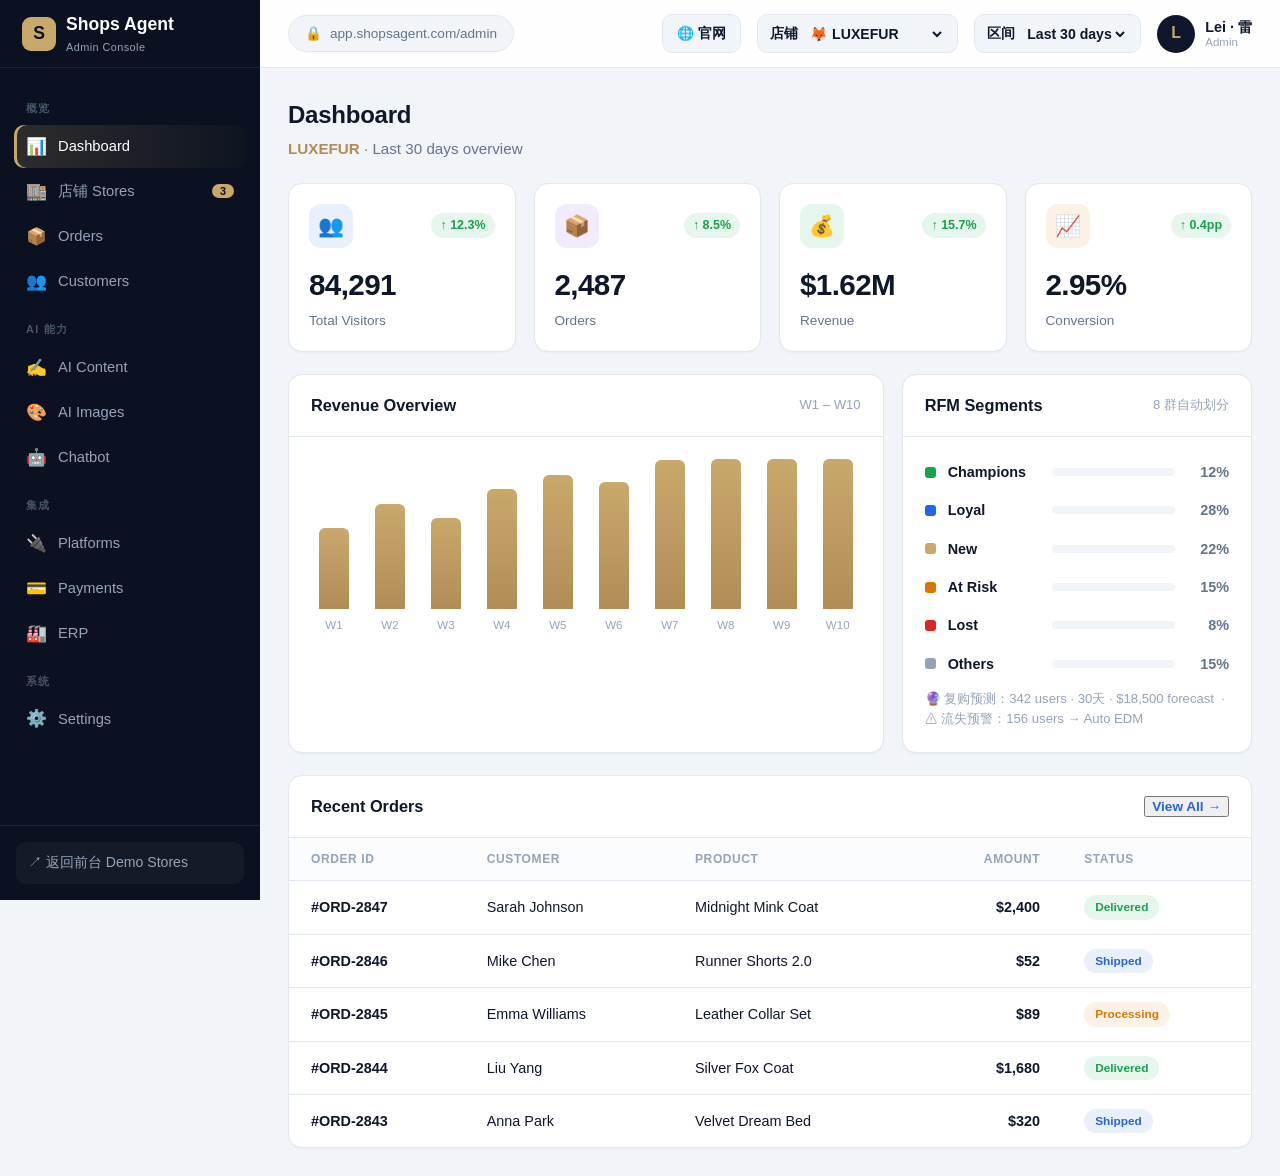
==== commit 88d0502b: "feat: 生成三个 Demo 店铺落地页，后台加官网入口并接通前端预览 - 新增 /luxefur、/pawmaison、/cupid-sport 三个独立站落地页   (各自品牌设计 + 四屏首页" ====
--- a/admin/index.html
+++ b/admin/index.html
@@ -5,7 +5,7 @@
   <meta name="viewport" content="width=device-width, initial-scale=1.0">
   <title>Shops Agent · Admin Dashboard</title>
   <meta name="description" content="Shops Agent 后台 —— 订单管理、用户分析、AI 内容、修图工具、Chatbot、平台/支付/ERP 对接，一个后台管全部。">
-  <link rel="stylesheet" href="assets/css/admin.css">
+  <link rel="stylesheet" href="/admin/assets/css/admin.css">
 </head>
 <body>
   <div class="layout">
@@ -47,6 +47,7 @@
         <button class="menu-btn" id="menuBtn" aria-label="菜单"><span></span><span></span><span></span></button>
         <span class="topbar-url"><span class="lock">🔒</span> app.shopsagent.com/admin</span>
         <span class="topbar-spacer"></span>
+        <a class="topbar-link" href="/fur-expo" target="_blank" rel="noopener" title="Shops Agent 官网">🌐 官网</a>
         <div class="store-switcher">
           <span class="lbl">店铺</span>
           <select id="storeSelect" aria-label="切换店铺">
@@ -154,7 +155,7 @@
                 <h3>高端皮草</h3>
                 <p class="meta">海宁皮革城 · 一件代发 · 客单价 $600–2,000 · DHL 3–5 天 · 覆盖 US/EU/JP/中东。Shopify 首选 · 皮草保养知识库 Chatbot · AI 场景替换（雪天）。</p>
                 <div class="store-actions">
-                  <a class="btn btn-primary" href="/fur-expo" target="_blank" rel="noopener">↗ 前端预览</a>
+                  <a class="btn btn-primary" href="/luxefur" target="_blank" rel="noopener">↗ 前端预览</a>
                   <button class="btn btn-ghost" data-store-jump="fur">查看数据</button>
                 </div>
               </div>
@@ -162,7 +163,7 @@
 
             <article class="store-tile">
               <div class="store-preview pv-pet">
-                <span class="store-state soon">即将上线</span>
+                <span class="store-state live">● 已上线</span>
                 <span class="pv-emoji">🐾</span>
                 <span class="pv-brand">PAWMAISON</span>
               </div>
@@ -170,7 +171,7 @@
                 <h3>高端宠物用品</h3>
                 <p class="meta">义乌宠物产业带 · OEM · 客单价 $45–320 · UPS 5–8 天 · 覆盖 US/EU/JP。Shopify + BigCommerce · 宠物品种适配 Chatbot · AI 场景替换（家居）。</p>
                 <div class="store-actions">
-                  <span class="btn btn-disabled">落地页生成中…</span>
+                  <a class="btn btn-primary" href="/pawmaison" target="_blank" rel="noopener">↗ 前端预览</a>
                   <button class="btn btn-ghost" data-store-jump="pet">查看数据</button>
                 </div>
               </div>
@@ -178,7 +179,7 @@
 
             <article class="store-tile">
               <div class="store-preview pv-sport">
-                <span class="store-state soon">即将上线</span>
+                <span class="store-state live">● 已上线</span>
                 <span class="pv-emoji">🏃</span>
                 <span class="pv-brand">CUPID SPORT</span>
               </div>
@@ -186,7 +187,7 @@
                 <h3>男士运动短裤</h3>
                 <p class="meta">柯桥面料产业带 · OEM · 客单价 $38–52 · USPS 5–8 天 · 覆盖 US/AU/UK/SEA。Shopify + Amazon + Temu · 运动场景推荐 Chatbot · AI 场景替换（健身房）。</p>
                 <div class="store-actions">
-                  <span class="btn btn-disabled">落地页生成中…</span>
+                  <a class="btn btn-primary" href="/cupid-sport" target="_blank" rel="noopener">↗ 前端预览</a>
                   <button class="btn btn-ghost" data-store-jump="sport">查看数据</button>
                 </div>
               </div>
@@ -405,6 +406,6 @@
     </div>
   </div>
 
-  <script src="assets/js/admin.js"></script>
+  <script src="/admin/assets/js/admin.js"></script>
 </body>
 </html>
--- a/admin/assets/css/admin.css
+++ b/admin/assets/css/admin.css
@@ -226,6 +226,21 @@
 
 .topbar-spacer { flex: 1; }
 
+.topbar-link {
+  display: inline-flex;
+  align-items: center;
+  gap: 6px;
+  padding: 8px 14px;
+  font-size: 0.85rem;
+  font-weight: 600;
+  border: 1px solid var(--color-border);
+  border-radius: var(--radius-sm);
+  background: var(--color-bg);
+  color: var(--color-text);
+  transition: background 0.15s, color 0.15s, border-color 0.15s;
+}
+.topbar-link:hover { background: var(--color-primary); color: #fff; border-color: var(--color-primary); }
+
 .store-switcher,
 .range-switcher {
   display: flex;
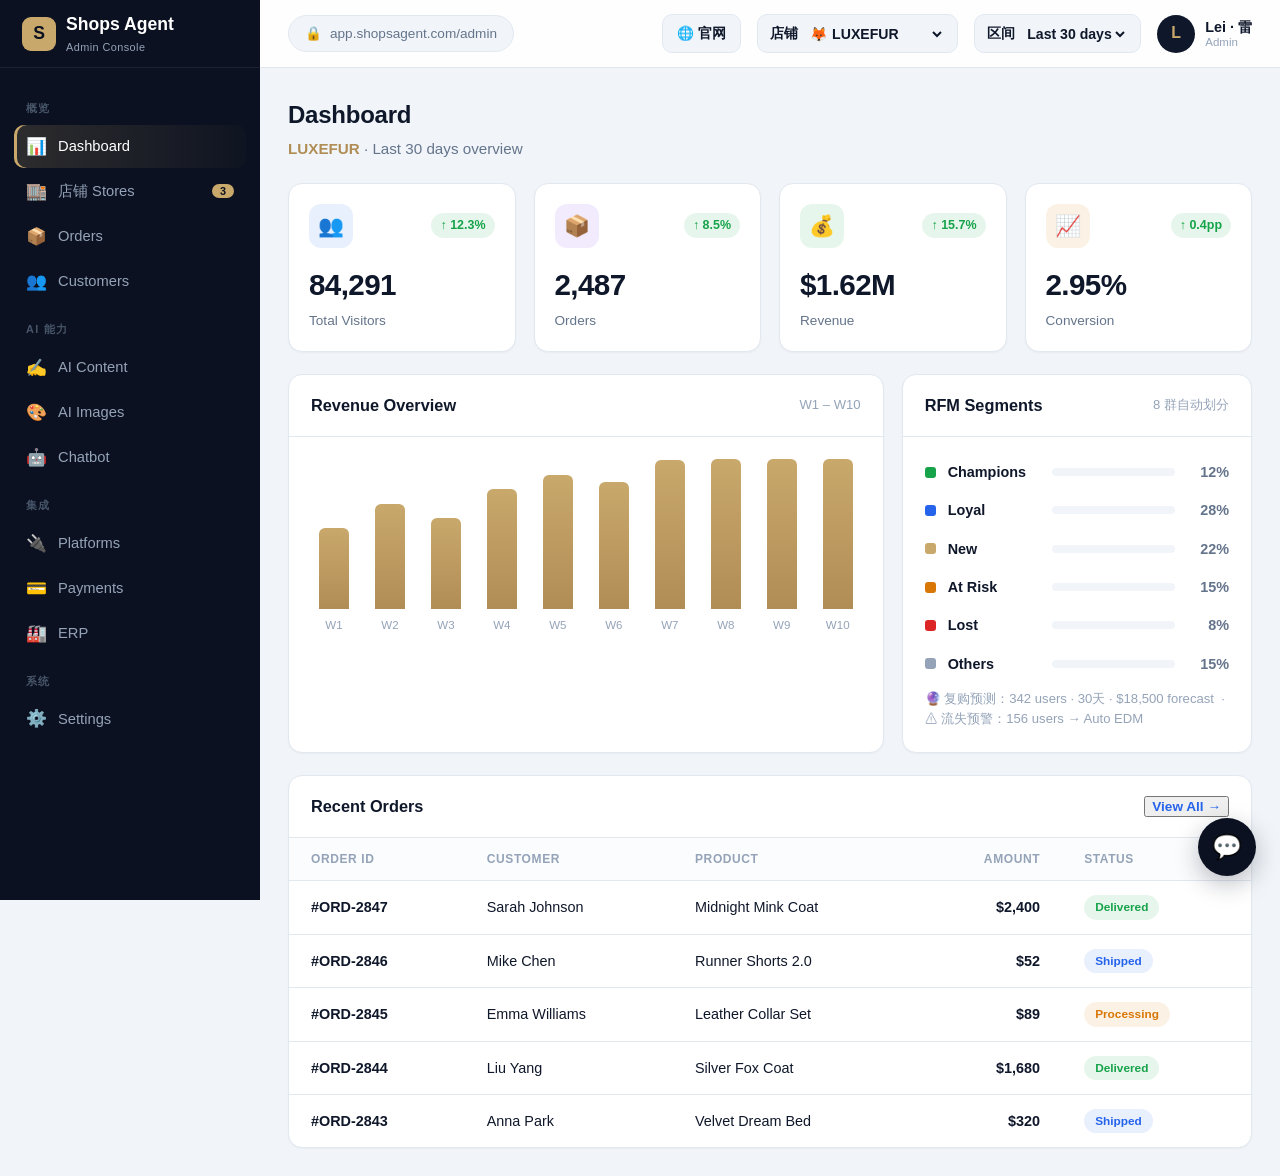
==== commit c58b0708: "feat: 删除 /stores 列表页，官网 #demos 接管为 Demo 入口；后台加常驻 Copilot - 删除整个 stores/ 文件夹及后台「返回前台 Demo Stores」链接 -" ====
--- a/admin/index.html
+++ b/admin/index.html
@@ -35,9 +35,6 @@
         <p class="nav-group-label">系统</p>
         <button class="nav-item" data-target="settings"><span class="nav-ico">⚙️</span> Settings</button>
       </nav>
-      <div class="sidebar-foot">
-        <a href="/stores">↗ 返回前台 Demo Stores</a>
-      </div>
     </aside>
     <div class="sidebar-backdrop" id="sidebarBackdrop"></div>
 
@@ -406,6 +403,30 @@
     </div>
   </div>
 
+  <!-- Floating AI Copilot (always on) -->
+  <div class="copilot" id="copilot">
+    <div class="copilot-panel" id="copilotPanel">
+      <div class="copilot-head">
+        <div>
+          <strong>Shops Agent Copilot</strong>
+          <small>运营助手 · 多智能体</small>
+        </div>
+        <button class="copilot-close" id="copilotClose" aria-label="关闭">✕</button>
+      </div>
+      <div class="copilot-body" id="copilotBody">
+        <div class="cp-msg bot">👋 我是你的运营副驾。订单、客户分层、AI 内容/修图、圈人选包，都可以问我。</div>
+        <div class="cp-msg bot">试试：「汇总 LUXEFUR 今天的 GMV 和转化」</div>
+        <div class="cp-msg bot">或：「圈出最近 7 天沉睡的高价值客户，导出到 Meta」</div>
+      </div>
+      <div class="copilot-input">
+        <input type="text" placeholder="问点什么…（演示）" aria-label="输入消息">
+        <button aria-label="发送">➤</button>
+      </div>
+      <div class="copilot-foot">Powered by Shops Agent · DeepSeek</div>
+    </div>
+    <button class="copilot-fab" id="copilotFab" aria-label="打开 Copilot">💬</button>
+  </div>
+
   <script src="/admin/assets/js/admin.js"></script>
 </body>
 </html>
--- a/admin/assets/css/admin.css
+++ b/admin/assets/css/admin.css
@@ -569,3 +569,121 @@
   .topbar-user .who { display: none; }
   .form-row { grid-template-columns: 1fr; }
 }
+
+/* ===================== Floating Copilot ===================== */
+.copilot {
+  position: fixed;
+  right: 24px;
+  bottom: 24px;
+  z-index: 60;
+  display: flex;
+  flex-direction: column;
+  align-items: flex-end;
+  gap: 14px;
+}
+.copilot-fab {
+  width: 58px;
+  height: 58px;
+  border-radius: 50%;
+  border: none;
+  background: var(--color-sidebar);
+  color: var(--color-accent);
+  font-size: 1.5rem;
+  box-shadow: 0 8px 24px rgba(15, 23, 42, 0.28);
+  transition: transform 0.15s, background 0.15s, color 0.15s;
+}
+.copilot-fab:hover { transform: translateY(-2px) scale(1.04); }
+.copilot.is-open .copilot-fab { background: var(--color-accent); color: #0b1120; }
+.copilot-panel {
+  width: 344px;
+  max-width: calc(100vw - 48px);
+  background: var(--color-surface);
+  border: 1px solid var(--color-border);
+  border-radius: 16px;
+  box-shadow: 0 18px 50px rgba(15, 23, 42, 0.22);
+  overflow: hidden;
+  opacity: 0;
+  transform: translateY(12px) scale(0.96);
+  transform-origin: bottom right;
+  pointer-events: none;
+  transition: opacity 0.2s, transform 0.2s;
+}
+.copilot.is-open .copilot-panel { opacity: 1; transform: none; pointer-events: auto; }
+.copilot-head {
+  display: flex;
+  align-items: center;
+  justify-content: space-between;
+  padding: 14px 16px;
+  background: var(--color-sidebar);
+  color: #fff;
+}
+.copilot-head strong { font-size: 0.95rem; }
+.copilot-head small { display: block; font-size: 0.72rem; color: var(--color-sidebar-text); }
+.copilot-close { background: none; border: none; color: var(--color-sidebar-text); font-size: 1rem; }
+.copilot-close:hover { color: #fff; }
+.copilot-body {
+  padding: 16px;
+  display: flex;
+  flex-direction: column;
+  gap: 10px;
+  max-height: 320px;
+  overflow-y: auto;
+  background: var(--color-bg);
+}
+.cp-msg {
+  font-size: 0.86rem;
+  line-height: 1.5;
+  padding: 10px 12px;
+  border-radius: 12px;
+  max-width: 90%;
+}
+.cp-msg.bot {
+  background: var(--color-surface);
+  border: 1px solid var(--color-border);
+  color: var(--color-text);
+  align-self: flex-start;
+  border-bottom-left-radius: 4px;
+}
+.cp-msg.user {
+  background: var(--color-accent);
+  color: #1a1a1a;
+  align-self: flex-end;
+  border-bottom-right-radius: 4px;
+}
+.copilot-input {
+  display: flex;
+  gap: 8px;
+  padding: 12px;
+  border-top: 1px solid var(--color-border);
+  background: var(--color-surface);
+}
+.copilot-input input {
+  flex: 1;
+  border: 1px solid var(--color-border);
+  border-radius: 999px;
+  padding: 9px 14px;
+  font: inherit;
+  outline: none;
+}
+.copilot-input input:focus { border-color: var(--color-accent); }
+.copilot-input button {
+  width: 38px;
+  flex-shrink: 0;
+  border: none;
+  border-radius: 50%;
+  background: var(--color-sidebar);
+  color: var(--color-accent);
+  font-size: 0.9rem;
+  cursor: pointer;
+}
+.copilot-foot {
+  padding: 8px 12px;
+  text-align: center;
+  font-size: 0.7rem;
+  color: var(--color-text-muted);
+  background: var(--color-surface);
+  border-top: 1px solid var(--color-border);
+}
+@media (max-width: 640px) {
+  .copilot { right: 16px; bottom: 16px; }
+}
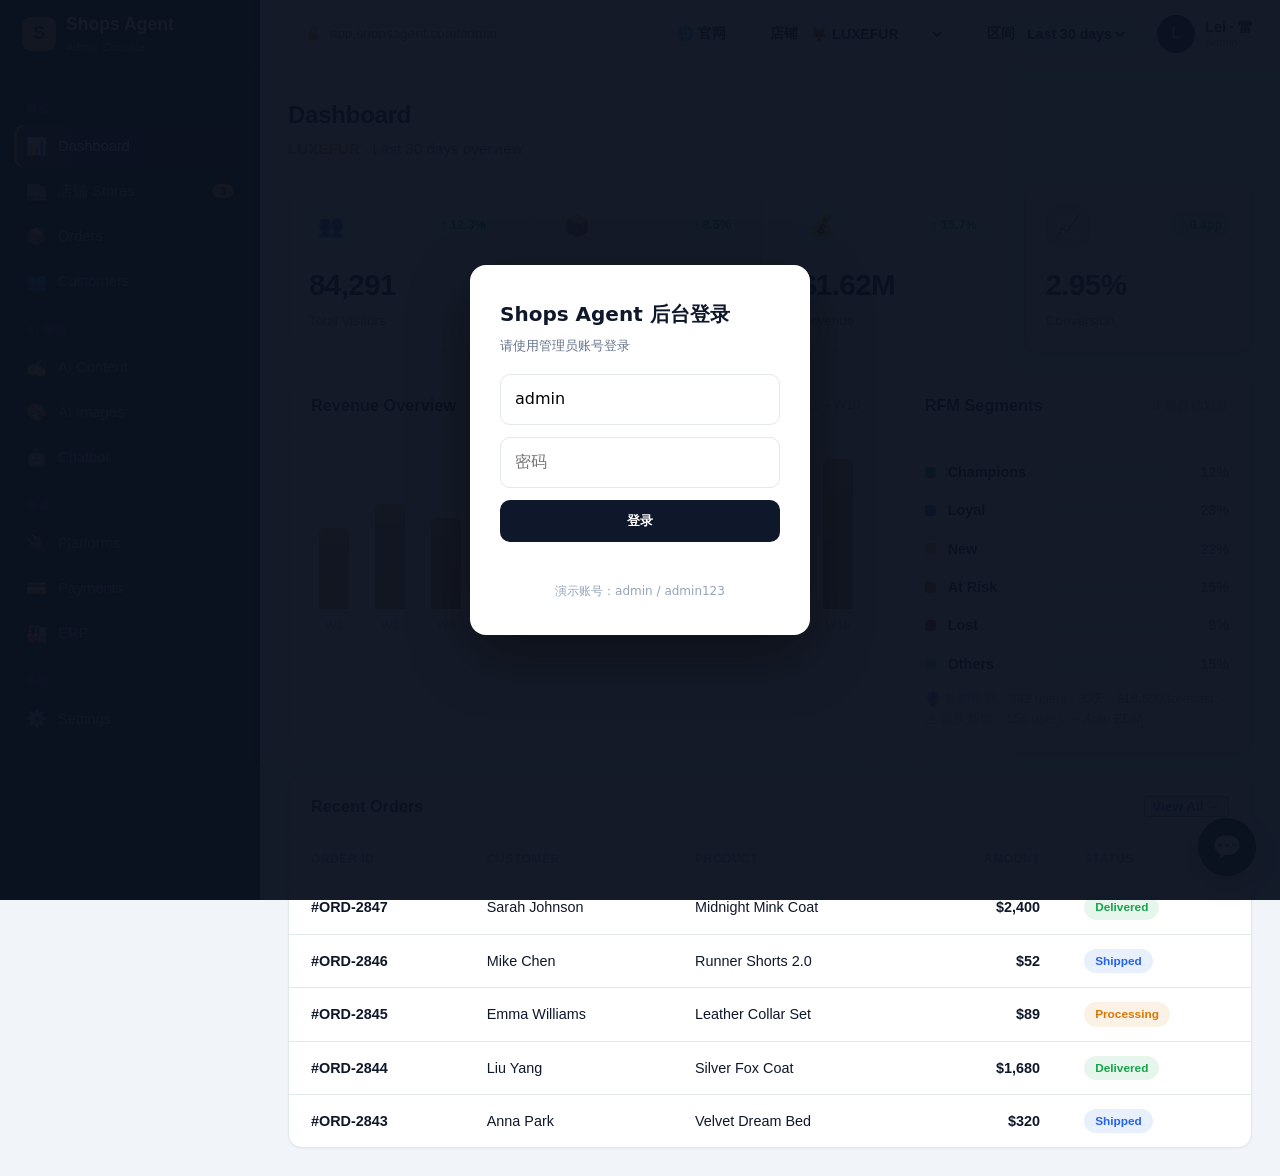
==== commit 192b7305: "feat: 数据层换 PostgreSQL，新增 Redis 会话登录，compose 加 db/redis 数据库（PostgreSQL，SQLAlchemy 2.0 async + asyncpg" ====
--- a/admin/index.html
+++ b/admin/index.html
@@ -44,7 +44,7 @@
         <button class="menu-btn" id="menuBtn" aria-label="菜单"><span></span><span></span><span></span></button>
         <span class="topbar-url"><span class="lock">🔒</span> app.shopsagent.com/admin</span>
         <span class="topbar-spacer"></span>
-        <a class="topbar-link" href="/fur-expo" target="_blank" rel="noopener" title="Shops Agent 官网">🌐 官网</a>
+        <a class="topbar-link" href="/home" target="_blank" rel="noopener" title="Shops Agent 官网">🌐 官网</a>
         <div class="store-switcher">
           <span class="lbl">店铺</span>
           <select id="storeSelect" aria-label="切换店铺">
@@ -427,6 +427,8 @@
     <button class="copilot-fab" id="copilotFab" aria-label="打开 Copilot">💬</button>
   </div>
 
+  <script src="/shared/auth.js"></script>
   <script src="/admin/assets/js/admin.js"></script>
+  <script src="/shared/chat.js"></script>
 </body>
 </html>
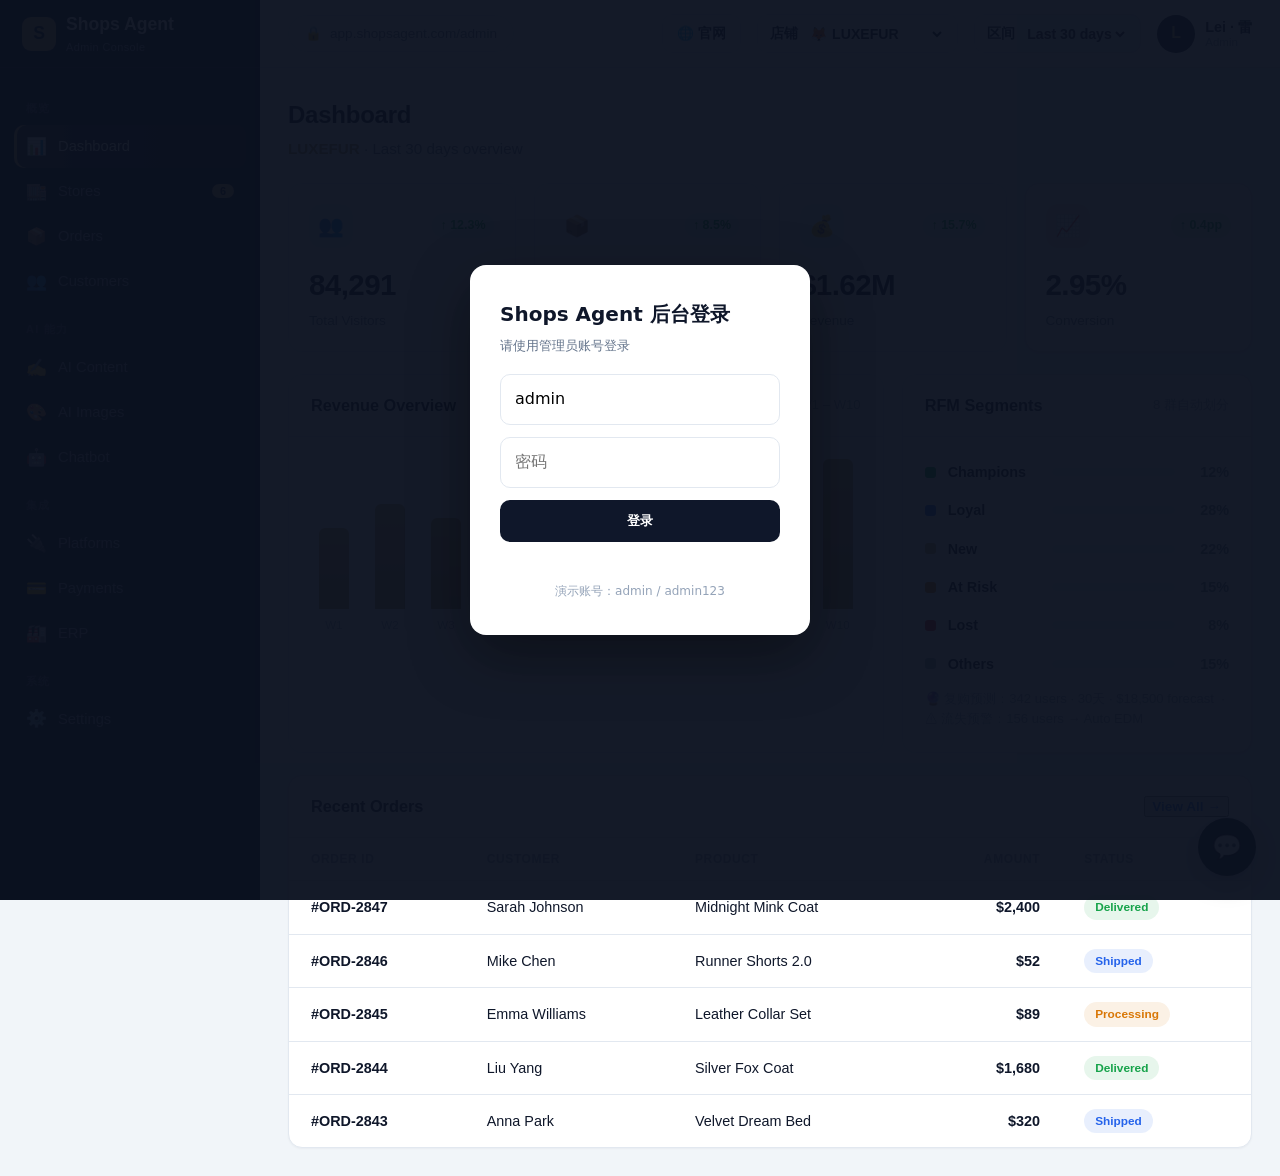
==== commit ff0238d6: "feat: 新增 3 个 demo 店铺（女装/家电/饰品），垂类从 3 个增至 6 个 - belle-fleur（BELLE FLEUR 浪漫女装）、nimbus（NIMBUS 智能家电）、aur" ====
--- a/admin/index.html
+++ b/admin/index.html
@@ -18,7 +18,7 @@
       <nav class="sidebar-nav" id="sidebarNav">
         <p class="nav-group-label">概览</p>
         <button class="nav-item is-active" data-target="dashboard"><span class="nav-ico">📊</span> Dashboard</button>
-        <button class="nav-item" data-target="stores"><span class="nav-ico">🏬</span> 店铺 Stores <span class="nav-badge">3</span></button>
+        <button class="nav-item" data-target="stores"><span class="nav-ico">🏬</span> Stores <span class="nav-badge">6</span></button>
         <button class="nav-item" data-target="orders"><span class="nav-ico">📦</span> Orders</button>
         <button class="nav-item" data-target="customers"><span class="nav-ico">👥</span> Customers</button>
 
@@ -51,6 +51,9 @@
             <option value="fur" selected>🦊 LUXEFUR</option>
             <option value="pet">🐾 PAWMAISON</option>
             <option value="sport">🏃 CUPID SPORT</option>
+            <option value="women">🌸 BELLE FLEUR</option>
+            <option value="home">🤖 NIMBUS</option>
+            <option value="jewel">💍 AUREA</option>
           </select>
         </div>
         <div class="range-switcher">
@@ -138,8 +141,8 @@
         <!-- ============ Stores · 前端预览中心 ============ -->
         <section class="page" id="page-stores">
           <div class="page-head">
-            <h1>店铺 Stores</h1>
-            <p>一套 Shops Agent，三个垂直品类。点击「前端预览」查看店铺落地页。</p>
+            <h1>Stores</h1>
+            <p>一套 Shops Agent，六个垂直品类。点击「前端预览」查看店铺落地页。</p>
           </div>
           <div class="store-grid">
             <article class="store-tile">
@@ -186,6 +189,54 @@
                 <div class="store-actions">
                   <a class="btn btn-primary" href="/cupid-sport" target="_blank" rel="noopener">↗ 前端预览</a>
                   <button class="btn btn-ghost" data-store-jump="sport">查看数据</button>
+                </div>
+              </div>
+            </article>
+
+            <article class="store-tile">
+              <div class="store-preview pv-women">
+                <span class="store-state live">● 已上线</span>
+                <span class="pv-emoji">🌸</span>
+                <span class="pv-brand">BELLE FLEUR</span>
+              </div>
+              <div class="store-body">
+                <h3>浪漫女装</h3>
+                <p class="meta">杭州女装产业带 · OEM · 客单价 $185–345 · DHL 5–8 天 · 覆盖 US/EU/AU。Shopify + TikTok Shop · 穿搭顾问 Chatbot · AI 场景替换（花园）。</p>
+                <div class="store-actions">
+                  <a class="btn btn-primary" href="/belle-fleur" target="_blank" rel="noopener">↗ 前端预览</a>
+                  <button class="btn btn-ghost" data-store-jump="women">查看数据</button>
+                </div>
+              </div>
+            </article>
+
+            <article class="store-tile">
+              <div class="store-preview pv-home">
+                <span class="store-state live">● 已上线</span>
+                <span class="pv-emoji">🤖</span>
+                <span class="pv-brand">NIMBUS</span>
+              </div>
+              <div class="store-body">
+                <h3>智能家电</h3>
+                <p class="meta">苏州小家电产业带 · ODM · 客单价 $129–699 · 海外仓 2 天达 · 覆盖 US/EU/JP。Shopify + Amazon · 选购售后 Chatbot · AI 场景替换（客厅）。</p>
+                <div class="store-actions">
+                  <a class="btn btn-primary" href="/nimbus" target="_blank" rel="noopener">↗ 前端预览</a>
+                  <button class="btn btn-ghost" data-store-jump="home">查看数据</button>
+                </div>
+              </div>
+            </article>
+
+            <article class="store-tile">
+              <div class="store-preview pv-jewel">
+                <span class="store-state live">● 已上线</span>
+                <span class="pv-emoji">💍</span>
+                <span class="pv-brand">AUREA</span>
+              </div>
+              <div class="store-body">
+                <h3>纯金饰品</h3>
+                <p class="meta">深圳水贝珠宝产业带 · 一件代发 · 客单价 $290–540 · 顺丰保价 3–5 天 · 覆盖 US/EU/中东。Shopify + 独立站 · 珠宝选购 Chatbot · AI 场景替换（礼盒）。</p>
+                <div class="store-actions">
+                  <a class="btn btn-primary" href="/aurea" target="_blank" rel="noopener">↗ 前端预览</a>
+                  <button class="btn btn-ghost" data-store-jump="jewel">查看数据</button>
                 </div>
               </div>
             </article>
--- a/admin/assets/css/admin.css
+++ b/admin/assets/css/admin.css
@@ -442,6 +442,9 @@
 .pv-fur { background: linear-gradient(135deg, #3a2e22, #6b5436); }
 .pv-pet { background: linear-gradient(135deg, #1f4d46, #2f7d6f); }
 .pv-sport { background: linear-gradient(135deg, #111827, #334155); }
+.pv-women { background: linear-gradient(135deg, #7a2440, #c45c79); }
+.pv-home { background: linear-gradient(135deg, #2e1065, #6d28d9); }
+.pv-jewel { background: linear-gradient(135deg, #5c1622, #a8472f); }
 .store-state {
   position: absolute; top: 12px; right: 12px;
   font-size: 0.72rem; font-weight: 700;
